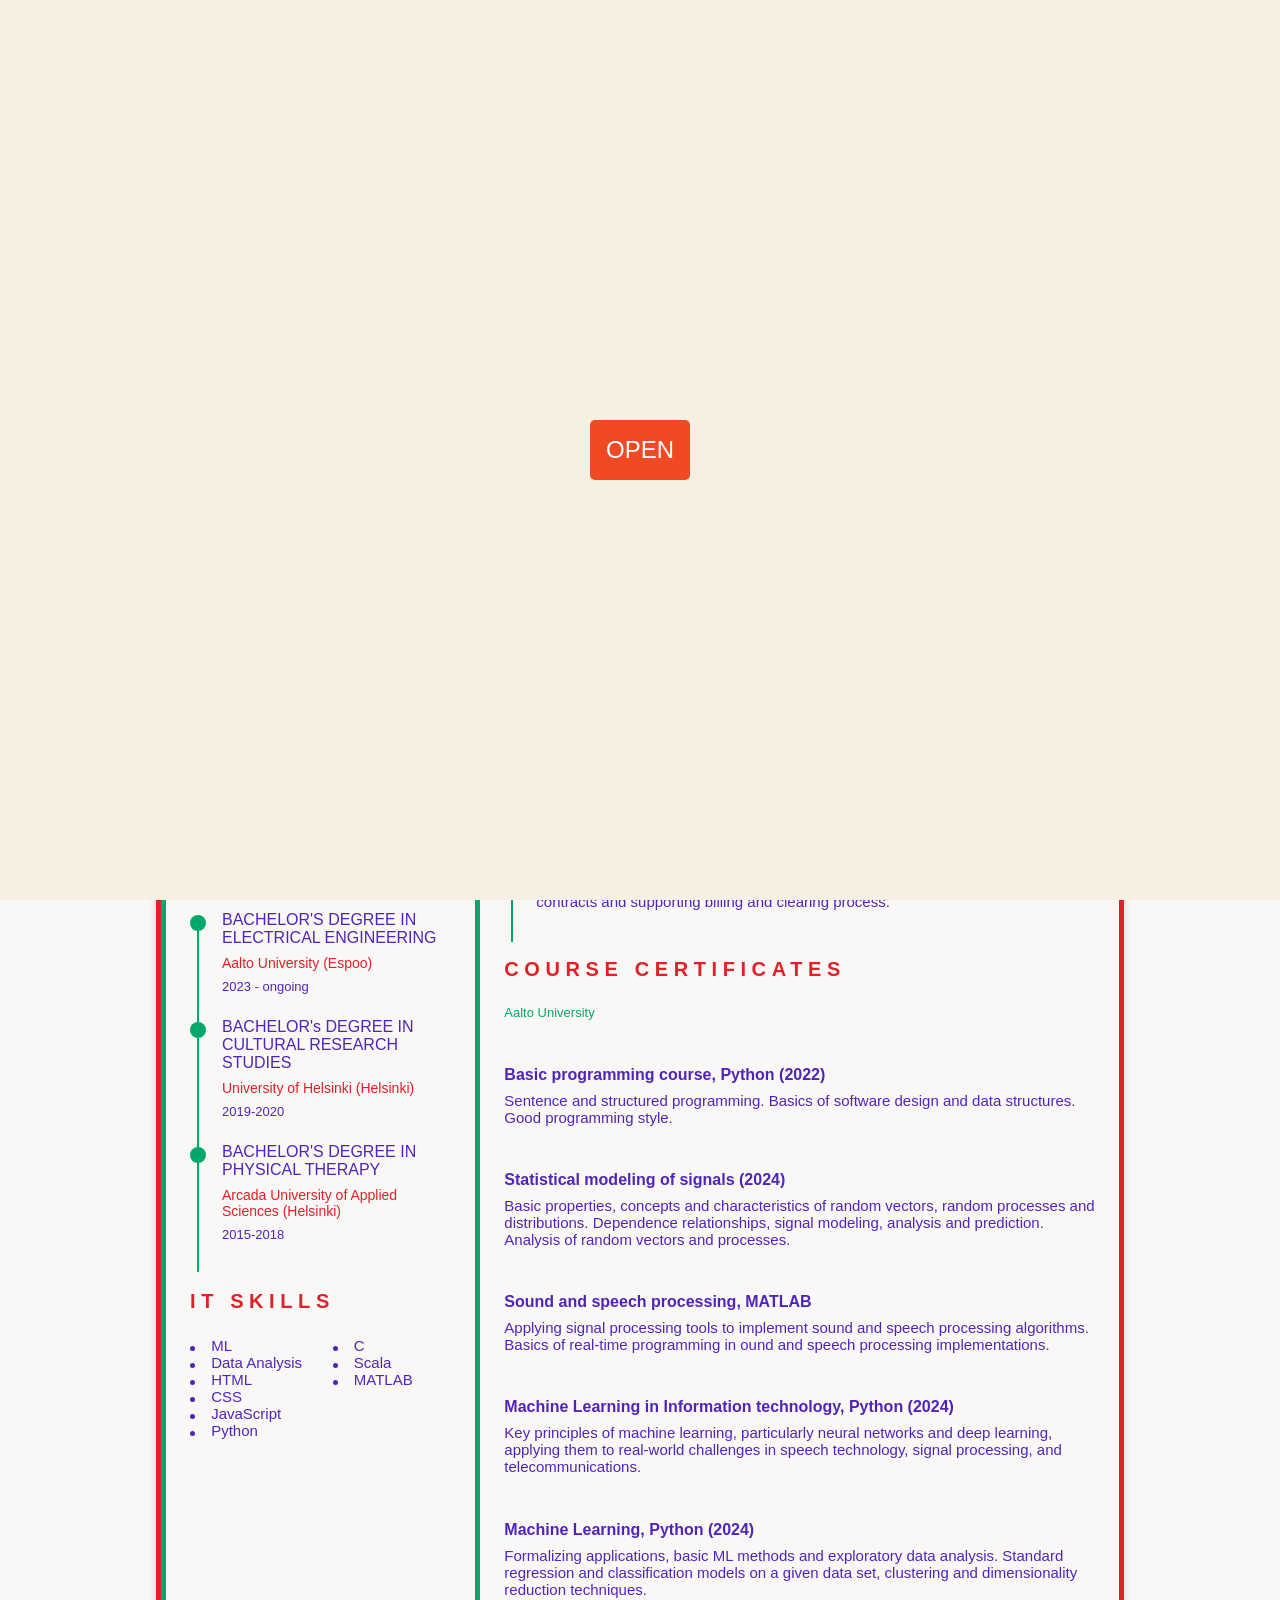
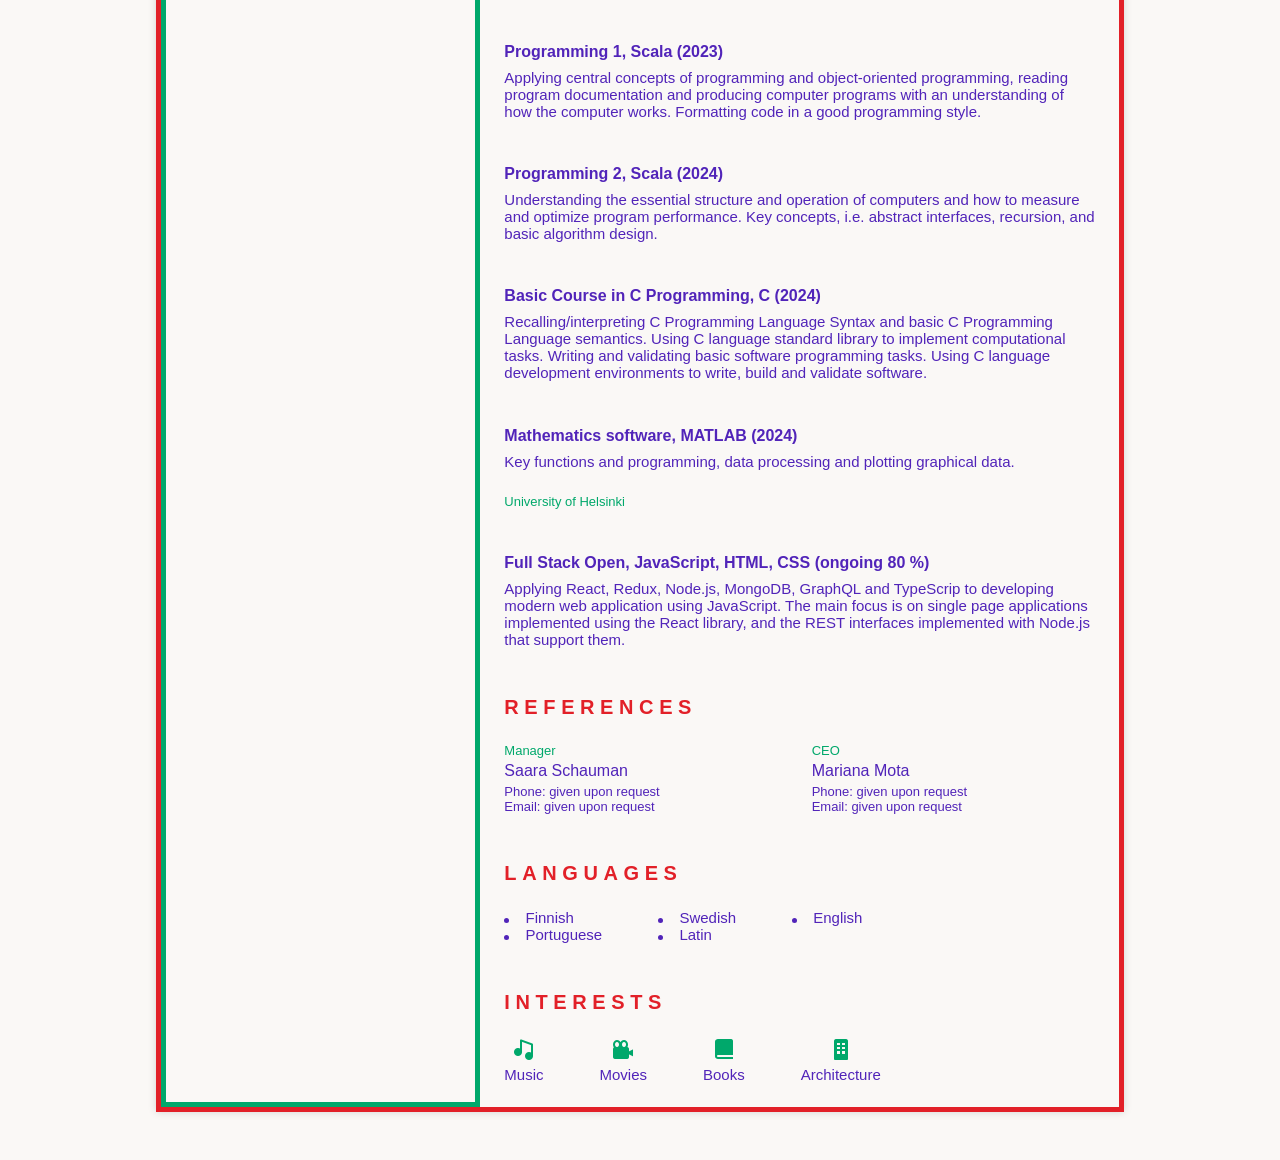
==== public/index.html @ cb3fe81c "change of structure for s3 and github sync" ====
<!DOCTYPE html>
    <html lang="en">
    <head>
        <meta charset="UTF-8">
        <meta name="viewport" content="width=device-width, initial-scale=1.0">

        <!--========== BOX ICONS ==========-->
        <link rel="stylesheet" href="https://cdn.jsdelivr.net/npm/boxicons@latest/css/boxicons.min.css">

        <!--========== CSS ==========-->
        <link rel="stylesheet" href="assets/css/styles.css">

        <title>Resume cv</title>
    </head>
    <body>
        <!--========== button to reveal main page ==========-->
        <div class="overlay" id="overlay">
            <button id="reveal-button" class="reveal-button">OPEN</button>
        </div>

        <!--========== HEADER ==========-->
        <header class="l-header" id="header">
            <nav class="nav bd-container">
                <a href="#" class="nav__logo">Vivi</a>

                <div class="nav__menu" id="nav-menu">
                    <ul class="nav__list">
                        <li class="nav__item">
                            <a href="#home" class="nav__link active-link">
                                <i class='bx bxs-home-heart nav__icon' ></i>Home
                            </a>
                        </li>

                        <li class="nav__item">
                            <a href="#profile" class="nav__link">
                                <i class='bx bxs-user-rectangle' ></i>Profile
                            </a>
                        </li>

                        <li class="nav__item">
                            <a href="#education" class="nav__link">
                                <i class='bx bxs-book-alt' ></i>Education
                            </a>
                        </li>

                        <li class="nav__item">
                            <a href="#skills" class="nav__link">
                                <i class='bx bxs-receipt' ></i>Skills
                            </a>
                        </li>

                        <li class="nav__item">
                            <a href="#experience" class="nav__link">
                                <i class='bx bxs-briefcase-alt' ></i>Experience
                            </a>
                        </li>

                        <li class="nav__item">
                            <a href="#certificates" class="nav__link">
                                <i class='bx bxs-award' ></i>Certificates
                            </a>
                        </li>

                        <li class="nav__item">
                            <a href="#references" class="nav__link">
                                <i class='bx bx-link-external' ></i>References
                            </a>
                        </li>
                    </ul>
                </div>

                <div class="nav__toggle" id="nav-toggle">
                    <i class='bx bxs-grid-alt' ></i>
                </div>
            </nav>
        </header>

        <main class="l-main bd-container">
            <!-- All elements within this div, is generated in PDF -->
            <div class="resume" id="area-cv">
                <div class="resume__left">
                    <!--========== HOME ==========-->
                    <section class="home" id="home">
                        <div class="home__container section bd-grid">
                            <div class="home__data bd-grid">
                                <img src="assets/img/profile.jpg" alt="" class="home__img">

                                <h1 class="home__title">VIVI <b>RUUSKANEN</b></h1>
                                <h3 class="home__profession">Web developer</h3>

                                <!-- Button to generate and download the pdf. Available for desktop. -->
                                
                                <a href="assets/pdf/Ruuskanen_Vivi_CV.pdf" download="Ruuskanen_Vivi_CV.pdf">
                                    <button id="downloadButton">Download</button>
                                </a>
                                <!-- Button to generate and download the pdf. Available for mobile. -->
                                <div>
                                    <a download="" href="assets/pdf/Ruuskanen_Vivi_CV.pdf" class="home__button-movil">Download</a>
                                </div>
                            </div>
                            
                            <div class="home__address bd-grid">
                                <span class="home__information">
                                    <i class='bx bxs-map home__icon' ></i>Espoo - Finland
                                </span>

                                <span class="home__information">
                                    <i class='bx bxs-envelope home__icon' ></i> ruuskvivi@gmail.com
                                </span>

                                <span class="home__information">
                                    <i class='bx bxs-phone home__icon' ></i> 0504630390
                                </span>
                            </div>
                        </div>
                        <!-- Theme change button -->
                        <i class='bx bxs-yin-yang change-theme' title="Theme" id="theme-button"></i>                        
                        <!-- Button to generate and download the pdf. Available for desktop. -->
                        
                        <!-- <i class='bx bx-download generate-pdf' title="Generate PDF" id="resume-button"></i> -->
                    </section>
                    
                    <!--========== SOCIAL ==========-->
                    <section class="social section">
                        <h2 class="section-title">SOCIAL</h2>

                        <div class="social__container bd-grid">
                            <a href="https://www.linkedin.com/in/vivi-ruuskanen/" target="_blank" class="social__link">
                                <i class='bx bxl-linkedin-square social__icon' ></i>/in/vivi-ruuskanen
                            </a>

                            <a href="https://github.com/ruuvivi/" target="_blank" class="social__link">
                                <i class='bx bxl-github social__icon' ></i>@ruuvivi
                            </a>

                        </div>
                    </section>

                    <!--========== PROFILE ==========-->
                    <section class="profile section" id="profile">
                        <h2 class="section-title">Profile</h2>
                        <p class="profile__description">A motivated and results-driven junior developer with a strong focus on continuously improving technical skills through hands-on implementation and team work.</p>
                        
                    </section>
                    
                    <!--========== EDUCATION ==========-->
                    <section class="education section" id="education">
                        <h2 class="section-title">Education</h2>

                        <div class="education__container bd-grid">

                            <div class="education__content">
                                <div class="education__time">
                                    <span class="education__rounder"></span>
                                    <span class="education__line"></span>
                                </div>

                                <div class="education__data bd-grid">
                                    <h3 class="education__title">BACHELOR'S DEGREE IN ELECTRICAL ENGINEERING</h3>
                                    <span class="education__studies">Aalto University (Espoo)</span>
                                    <span class="education__year">2023 - ongoing</span>
                                </div>
                            </div>

                            <div class="education__content">
                                <div class="education__time">
                                    <span class="education__rounder"></span>
                                    <span class="education__line"></span>
                                </div>

                                <div class="education__data bd-grid">
                                    <h3 class="education__title">BACHELOR's DEGREE IN CULTURAL RESEARCH STUDIES</h3>
                                    <span class="education__studies">University of Helsinki (Helsinki)</span>
                                    <span class="education__year">2019-2020</span>
                                </div>
                            </div>

                            <div class="education__content">
                                <div class="education__time">
                                    <span class="education__rounder"></span>
                                    <span class="education__line"></span>
                                </div>

                                <div class="education__data bd-grid">
                                    <h3 class="education__title">BACHELOR'S DEGREE IN PHYSICAL THERAPY</h3>
                                    <span class="education__studies">Arcada University of Applied Sciences (Helsinki)</span>
                                    <span class="education__year">2015-2018</span>
                                </div>
                            </div>

                        </div>     
                    </section>


                    <!--========== SKILLS  ==========-->
                    <section class="skills section" id="skills">
                        <h2 class="section-title">IT skills</h2>

                        <div class="skills__content bd-grid">
                            <ul class="skills__data">

                                <li class="skills__name">
                                    <span class="skills__circle"></span> ML
                                </li>

                                <li class="skills__name">
                                    <span class="skills__circle"></span> Data Analysis
                                </li>

                                <li class="skills__name">
                                    <span class="skills__circle"></span> HTML
                                </li>

                                <li class="skills__name">
                                    <span class="skills__circle"></span> CSS
                                </li>

                                <li class="skills__name">
                                    <span class="skills__circle"></span> JavaScript
                                </li>

                                <li class="skills__name">
                                    <span class="skills__circle"></span> Python
                                </li>
                            </ul>
                            <ul class="skills__data">
                                <li class="skills__name">
                                    <span class="skills__circle"></span> C
                                </li>

                                <li class="skills__name">
                                    <span class="skills__circle"></span> Scala
                                </li>

                                <li class="skills__name">
                                    <span class="skills__circle"></span> MATLAB
                                </li>
                            </ul>
                        </div>
                    </section>

                </div>

                    <div class="resume__right">
                        <!--========== EXPERIENCE ==========-->
                        <section class="experience section" id="experience">
                            <h2 class="section-title">Experience</h2>

                            <div class="experience__container bd-grid">
                                <div class="experience__content">
                                    <div class="experience__time">
                                        <span class="experience__rounder"></span>
                                        <span class="experience__line"></span>
                                    </div>

                                    <div class="experience__data bd-grid">
                                        <h4 class="experience__title">Technical operations specialist</h4>
                                        <span class="experience__company">From May 2022 - Present | Farol Oy</span>
                                        <p class="experience__description">Analysing and monitoring business operations, supporting engineering team to automate processes, reports and implementing new technologies. Feeding B2B business requirements and system design into product roadmap. Active participation in testing new products and features.</p>
                                    </div>
                                </div>

                                <div class="experience__content">
                                    <div class="experience__time">
                                        <span class="experience__rounder"></span>
                                        <span class="experience__line"></span>
                                    </div>

                                    <div class="experience__data bd-grid">
                                        <h4 class="experience__title">Customer service advisor</h4>
                                        <span class="experience__company">From July 2021 - Present | P&T Finland Oy</span>
                                        <p class="experience__description">Customer management in several languages - Finnish, Swedish, English. Escalation and collaboration with sales team, supporting and monitoring negotiation of new customer contracts. Supporting invoicing and clearing process. Creating documentation and helping on diagnosing points of improvement of the CX team.</p>
                                    </div>
                                </div>

                                <div class="experience__content">
                                    <div class="experience__time">
                                        <span class="experience__rounder"></span>
                                        <span class="experience__line"></span>
                                    </div>

                                    <div class="experience__data bd-grid">
                                        <h4 class="experience__title">Museum guide</h4>
                                        <span class="experience__company">From June 2020 - August 2021 | Tuusula Municipality</span>
                                        <p class="experience__description">Delivering visitor-first service in a professional and friendly manner. Providing security in the exhibitions, making sure visitors follow both museum and exhibition requirements. Appointment booking and overall scheduling. Customer service and administrational tasks.</p>
                                    </div>
                                </div>

                                <div class="experience__content">
                                    <div class="experience__time">
                                        <span class="experience__rounder"></span>
                                        <span class="experience__line"></span>
                                    </div>

                                    <div class="experience__data bd-grid">
                                        <h4 class="experience__title">Physical therapist</h4>
                                        <span class="experience__company">From May 2019 - December 2019 | Seure Henkilöstöpalvelut Oy</span>
                                        <p class="experience__description">Assessing patient's neurological status together with a multidisciplinary team. Acute trauma physical therapy and assesment of patient's need for assistive devices and further rehabilitation.</p>
                                    </div>
                                </div>

                                <div class="experience__content">
                                    <div class="experience__time">
                                        <span class="experience__rounder"></span>
                                        <span class="experience__line"></span>
                                    </div>

                                    <div class="experience__data bd-grid">
                                        <h4 class="experience__title">Customer service advisor</h4>
                                        <span class="experience__company">From March 2015 - December 2015 | Tapanilan Urheilutalosäätiö</span>
                                        <p class="experience__description">Customer management, centre management on-site. Negotiating of customer contracts and supporting billing and clearing process.</p>
                                    </div>
                                </div>

                            </div>
                        </section>

                        <!--========== CERTIFICATES ==========-->
                        <section class="certificates section" id="certificate">
                            <h2 class="section-title">Course certificates</h2>

                            <div class="certificate__container bd-grid">

                                <span class="certificate__provider">Aalto University</span>

                                <div class="certificate__content">
                                    <h4 class="certificate__title"> Basic programming course, Python (2022)</h4>
                                    <p class="certificate__description">Sentence and structured programming. Basics of software design and data structures. Good programming style.</p>
                                </div>

                                <div class="certificate__content">
                                    <h4 class="certificate__title">Statistical modeling of signals (2024)</h4>
                                    <p class="certificate__description">Basic properties, concepts and characteristics of random vectors, random processes and distributions. Dependence relationships, signal modeling, analysis and prediction. Analysis of random vectors and processes.</p>
                                </div>
                            
                                <div class="certificate__content">
                                    <h4 class="certificate__title">Sound and speech processing, MATLAB</h4>
                                    <p class="certificate__description">Applying signal processing tools to implement sound and speech processing algorithms. Basics of real-time programming in ound and speech processing  implementations.</p>
                                </div>

                                <div class="certificate__content">
                                    <h4 class="certificate__title">Machine Learning in Information technology, Python (2024)</h4>
                                    <p class="certificate__description">Key principles of machine learning, particularly neural networks and deep learning, applying them to real-world challenges in speech technology, signal processing, and telecommunications.</p>
                                </div>

                                <div class="certificate__content">
                                    <h4 class="certificate__title">Machine Learning, Python (2024)</h4>
                                    <p class="certificate__description">Formalizing applications, basic ML methods and exploratory data analysis.
                                        Standard regression and classification models on a given data set, clustering and dimensionality reduction techniques.</p>
                                </div>

                                <div class="certificate__content">
                                    <h4 class="certificate__title">Programming 1, Scala (2023)</h4>
                                    <p class="certificate__description">Applying central concepts of programming and object-oriented programming, reading program documentation and producing computer programs with an understanding of how the computer works. Formatting code in a good programming style.</p>
                                </div>
                                
                                <div class="certificate__content">
                                    <h4 class="certificate__title">Programming 2, Scala (2024)</h4>
                                    <p class="certificate__description">Understanding the essential structure and operation of computers and how to measure and optimize program performance. Key concepts, i.e. abstract interfaces, recursion, and basic algorithm design.</p>
                                </div>

                                <div class="certificate__content">
                                    <h4 class="certificate__title">Basic Course in C Programming, C (2024)</h4>
                                    <p class="certificate__description">Recalling/interpreting C Programming Language Syntax and basic C Programming Language semantics. Using C language standard library to implement computational tasks. Writing and validating basic software programming tasks. Using C language development environments to write, build and validate software.</p>
                                </div>

                                <div class="certificate__content">
                                    <h4 class="certificate__title">Mathematics software, MATLAB (2024)</h4>
                                    <p class="certificate__description">Key functions and programming, data processing and plotting graphical data.</p>
                                </div>

                                <span class="certificate__provider">University of Helsinki</span>

                                <div class="certificate__content">
                                    <h4 class="certificate__title">Full Stack Open, JavaScript, HTML, CSS (ongoing 80 %)</h4>
                                    <p class="certificate__description">Applying React, Redux, Node.js, MongoDB, GraphQL and TypeScrip to developing modern web application using JavaScript. The main focus is on single page applications implemented using the React library, and the REST interfaces implemented with Node.js that support them.</p>
                                </div>
                                

                            </div>
                        </section>

                        <!--========== REFERENCES ==========-->
                        <section class="references section" id="references">
                            <h2 class="section-title">References</h2>

                            <div class="references__container bd-grid">
                                <div class="references__content bd-grid">
                                    <span class="references__subtitle">Manager</span>
                                    <h3 class="references__title">Saara Schauman</h3>
                                    <ul class="references__contact">
                                        <li>Phone: given upon request</li>
                                        <li>Email: given upon request</li>
                                    </ul>
                                </div>

                                <div class="references__content bd-grid">
                                    <span class="references__subtitle">CEO</span>
                                    <h3 class="references__title">Mariana Mota</h3>
                                    <ul class="references__contact">
                                        <li>Phone: given upon request</li>
                                        <li>Email: given upon request</li>
                                    </ul>
                                </div>
                            </div>
                        </section>

                        <!--========== LANGUAGES ==========-->
                        <section class="languages section">
                            <h2 class="section-title">Languages</h2>

                            <div class="languages__container">
                                <ul class="languages__content bd-grid">
                                    <li class="languages__name">
                                        <span class="languages__circle"></span> Finnish
                                    </li>

                                    <li class="languages__name">
                                        <span class="languages__circle"></span> Swedish
                                    </li>

                                    <li class="languages__name">
                                        <span class="languages__circle"></span> English
                                    </li>

                                    <li class="languages__name">
                                        <span class="languages__circle"></span> Portuguese
                                    </li>

                                    <li class="languages__name">
                                        <span class="languages__circle"></span> Latin
                                    </li>
                                </ul>
                            </div>
                        </section>

                        <!--========== INTERESTS ==========-->
                        <section class="interests section">
                            <h2 class="section-title">Interests</h2>

                            <div class="interests__container bd-grid">
                                <div class="interests__content">
                                    <i class='bx bxs-music interests__icon'></i>
                                    <span class="interests__name">Music</span>
                                </div>

                                <div class="interests__content">
                                    <i class='bx bxs-camera-movie interests__icon'></i>
                                    <span class="interests__name">Movies</span>
                                </div>

                                <div class="interests__content">
                                    <i class='bx bxs-book-alt interests__icon'></i>
                                    <span class="interests__name">Books</span>
                                </div>

                                <div class="interests__content">
                                    <i class='bx bxs-building interests__icon'></i>
                                    <span class="interests__name">Architecture</span>
                                </div>
                            </div>
                        </section>
                </div>
            </div>
        </main>

        <!--========== SCROLL TOP ==========-->
        <a href="#" class="scrolltop" id="scroll-top">
            <i class='bx bxs-chevron-up scrolltop__icon'></i>
        </a>

        <!--========== HTML2PDF
        <script src="assets/js/html2pdf.bundle.min.js"></script>
    ==========-->

        <!--========== MAIN JS ==========-->
        <script src="assets/js/main.js"></script>
    </body>
</html>
---- public/assets/css/styles.css ----
/*===== GOOGLE FONTS =====*/
@import url('https://fonts.googleapis.com/css2?family=Inter:ital,opsz,wght@0,14..32,100..900;1,14..32,100..900&display=swap');

/*===== INITIAL PAGE  =====*/

/* Center the button on the blank page */
.overlay {
  display: flex;
  justify-content: center;
  align-items: center;
  height: 100vh;
  background-color: #F7EFE2;
  position: fixed;
  width: 100%;
  top: 0;
  left: 0;
  z-index: 100; /* Make sure it is above the main content */
  transition: opacity 0.8s ease;
}

/* Style for the reveal button */
.reveal-button {
  padding: 1rem 1rem;
  font-size: 1.5rem;
  cursor: pointer;
  background-color: #F04923;
  color: white;
  border: none;
  border-radius: 5px;
  outline: none;
  transition: all 0.5s ease;
}

/* Animation to enlarge the button */
.enlarge-button {
  transform: scale(50); /* Scale up the button significantly */
  transition: transform 1s ease; /* Transition for the enlargement */
}

/* Hide the overlay when the animation is done */
.fade-out {
  opacity: 0;
  pointer-events: none;
}

/* Main content initially hidden */
.main-content {
  display: none;
  text-align: center;
  margin-top: 50px;
}

/* After the animation is done, the main content becomes visible */
.show-content {
  display: block;
  opacity: 0;
  animation: fadeIn 1s forwards;
}

/* Fade-in animation for the main content */
@keyframes fadeIn {
  from { opacity: 0; }
  to { opacity: 1; }
}

/*===== VARIABLES CSS =====*/
:root {
  --header-height: 3rem;
  
  /*========== Colors ==========*/
  --title-color: #E22028;
  --text-color: #5124B9;
  --text-color-light: #00A86B;
  --container-color: #faf8f6;
  --container-color-alt: #faf8f6;
  --body-color: #faf8f6;
  --area-cv-border: 5px solid #E22028;
  --resume__left-border: 5px solid #00A86B;
  /*========== Font and typography ==========*/
  --body-font: 'Poppins', sans-serif;
  --h1-font-size: 1.5rem;
  --h2-font-size: 1.25rem;
  --h3-font-size: 1rem;
  --normal-font-size: .938rem;
  --small-font-size: .875rem;
  --smaller-font-size: .813rem;

  /*========== Font weight ==========*/
  --font-medium: 500;
  --font-semi-bold: 600;

  /*========== Margenes ==========*/
  --mb-1: .5rem;
  --mb-2: 1rem;
  --mb-3: 1.5rem;

  /*========== z index ==========*/
  --z-tooltip: 10;
  --z-fixed: 100;
}

#area-cv {
  border: var(--area-cv-border);
}

.resume__left {
  border: var(--resume__left-border);
}

/*========== BASE ==========*/
*,::before,::after{
  box-sizing: border-box;
}

html{
  scroll-behavior: smooth;
}

/*========== Variables Dark theme ==========*/
body.dark-theme{
  --title-color: #000000;
  --text-color: #000000;
  --text-color-light: #717070;
  --container-color: #ffffff;
  --container-color-alt: #ffffff;
  --body-color: #ffffff;
  --area-cv-border: 5px solid #2b2b2b;
  --resume__left-border: 5px solid #717070;
}

/*========== Button Dark/Light ==========*/
.change-theme{
  position: absolute;
  right: 0;
  top: 2.2rem;
  display: flex;
  color: var(--text-color);
  font-size: 1.2rem;
  cursor: pointer;
}

.change-theme:hover{
  color: var(--title-color);
}

/*========== Font size variables to scale cv ==========*/
body.scale-cv{
  --h1-font-size: .938rem;
  --h2-font-size: .938rem;
  --h3-font-size: .875rem;
  --normal-font-size: .813rem;
  --small-font-size: .75rem;
  --smaller-font-size: .688rem;
}

/*========== Generate PDF button ==========*/
.generate-pdf{
  display: none;
  position: absolute;
  top: 2.2rem;
  left: 0;
  font-size: 1.2rem;
  color: var(--text-color);
  cursor: pointer;
}

.generate-pdf:hover{
  color: var(--title-color);
}

body{
  margin: 0 0 var(--header-height) 0;
  padding: 0;
  font-family: var(--body-font);
  font-size: var(--normal-font-size);
  background-color: var(--body-color);
  color: var(--text-color);
}

h1,h2,h3,ul,p{
  margin: 0;
}

h1,h2,h3{
  color: var(--tile-color);
  font-weight: var(--font-medium);
}

ul{
  padding: 0;
  list-style: none;
}

a{
  text-decoration: none;
}

img{
  max-width: 100%;
  height: auto;
}

/*========== CLASS CSS ==========*/
.section{
  padding: 1.5rem 0;
}

.section-title{
  font-size: var(--h2-font-size);
  color: var(--title-color);
  font-weight: var(--font-semi-bold);
  text-transform: uppercase;
  letter-spacing: .35rem;
  text-align: center;
  margin-bottom: var(--mb-3);

}

/*========== LAYOUT ==========*/
.bd-container{
  max-width: 968px;
  width: calc(100% - 3rem);
  margin-left: var(--mb-3);
  margin-right: var(--mb-3);
}

.bd-grid{
  display: grid;
  gap: 1.5rem;
}

.l-header{
  width: 100%;
  position: fixed;
  bottom: 0;
  left: 0;
  z-index: var(--z-fixed);
  background-color: var(--body-color);
  box-shadow: 0 -1px 4px rgba(0, 0, 0, .1);
  transition: .3s;
}


/*========== NAV ==========*/
.nav{
  height: var(--header-height);
  display: flex;
  justify-content: space-between;
  align-items: center;
}

@media screen and (max-width: 968px){
  .nav__menu{
    position: fixed;
    bottom: -100%;
    left: 0;
    width: 100%;
    padding: 2rem 1.5rem;
    background-color: var(--body-color);
    box-shadow: 0 1px 4px rgba(0, 0, 0, .1);
    border-radius: 1rem 1rem 0 0;
    z-index: var(--z-fixed);
    transition: .8s;
  }
}

.nav__logo,
.nav__toggle{
  color: var(--title-color);
  font-weight: var(--font-medium);
}

.nav__toggle{
  font-size: 1.2rem;
  cursor: pointer
}

.nav__item{
  text-align: center;
}

.nav__list{
  display: grid;
  grid-template-columns: repeat(3, 1fr);
  gap: 2rem;
}

.nav__link{
  display: flex;
  flex-direction: column;
  font-size: var(--smaller-font-size);
  color: var(--text-color-light);
  font-weight: var(--font-medium);
}

.nav__link:hover{
  color: var(--title-color);
}

.nav__icon{
  font-size: 1.2rem;
  margin-bottom: var(--mb-1);
}

/* Show menu */
.show-menu{
  bottom: var(--header-height);
}

/* Active menu link */
.active-link{
  color: var(--title-color);
  
}

/*========== HOME ==========*/
.home{
  position: relative;
}

.home__container{
  gap: 3rem;
}

.home__data{
  gap: .5rem;
  text-align: center;
}

.home__img{
  width: 120px;
  height: 120px;
  border-radius: 50%;
  justify-self: center;
  margin-bottom: var(--mb-1);
}

.home__title{
  font-size: var(--h1-font-size);
}

.home__profession{
  font-size: var(--normal-font-size);
  margin-bottom: var(--mb-1);
}

.home__address{
  gap: 1rem;
}

.home__information{
  display: flex;
  align-items: center;
  font-size: var(--small-font-size);
}

.home__icon{
  font-size: 1.2rem;
  margin-right: .25rem;
}

.home__button-movil{
  display: inline-block;
  border: 2px solid var(--text-color);
  color: var(--title-color);
  padding: 1rem 2rem;
  border-radius: .25rem;
  transition: .3s;
  font-weight: var(--font-medium);
  margin-top: var(--mb-3);
}

.home__button-movil:hover{
  background-color: var(--text-color);
  color: var(--container-color);
}

/*========== DOWNLOAD BUTTON DESKTOP ==========*/

#downloadButton {
  display: inline-block;
  border: 2px solid var(--text-color);
  color: var(--title-color);
  padding: 1rem 2rem;
  border-radius: .25rem;
  font-weight: var(--font-medium);
  margin-top: var(--mb-3);
  text-align: center;
}

#downloadButton:hover {
  background-color: var(--text-color);
  color: var(--container-color);
}


/*========== SOCIAL ==========*/
.social__container{
  grid-template-columns: max-content;
  gap: 1rem;
}

.social__link{
  display: inline-flex;
  align-items: center;
  font-size: var(--small-font-size);
  color: var(--text-color);
}

.social__link:hover{
  color: var(--title-color);
}

.social__icon{
  font-size: 1.2rem;
  margin-right: .25rem;
}

/*========== PROFILE ==========*/
.profile__description{
  text-align: center;
}

/*========== EDUCATION AND EXPERIENCE ==========*/
.education__content,
.experience__content{
  display: flex;
}

.education__time,
.experience__time{
  padding-right: 1rem;
}

.education__rounder,
.experience__rounder{
  position: relative;
  display: block;
  width: 16px;
  height: 16px;
  background-color: var(--text-color-light);
  border-radius: 50%;
  margin-top: .25rem; 
}


.education__line,
.experience__line{
  display: block;
  width: 2px;
  height: 110%;
  background-color: var(--text-color-light);
  transform: translate(7px, 0);
}

.education__data,
.experience__data{
  gap: .5rem;
}

.experience__title{
  font-size: var(--h3-font-size);
  margin-bottom: var(--mb-1);

}

.education__title{
  font-size: var(--h3-font-size);
}

.education__studies,
.experience__studies{
  font-size: var(--small-font-size);
  color: var(--title-color);
}

.education__year{
  font-size: var(--smaller-font-size);
}

/*========== SKILLS AND LANGUAGES ==========*/

.skills__content,
.languages__content{
  grid-template-columns: repeat(2, 1fr);
}

.languages__content{
  gap: 0;
}

.skills__name
.languages__name{
  display: flex;
  align-items: center;
  margin-bottom: var(--mb-3);
}

.skills__circle,
.languages__circle{
  display: inline-block;
  width: 5px;
  height: 5px;
  background-color: var(--text-color);
  border-radius: 50%;
  margin-right: .75rem;
}

/*========== HIDE PHONE NUMBER AND ADDRESS==========*/
#hide {
  display: none; /* Hides the content */
}

/*========== CERTIFICATES ==========*/

.certificate__title{
  font-size: var(--h3-font-size);
  margin-bottom: var(--mb-1);
}

.certificate__provider{
  font-size: var(--smaller-font-size);
  color: var(--text-color-light);
}
/*========== REFERENCES ==========*/
.references__content{
  gap: .25rem;
}

.references__subtitle{
  color: var(--text-color-light);
}

.references__subtitle,
.references__contact{
  font-size: var(--smaller-font-size);
}

.references__title{
  font-size: var(--h3-font-size);
}
/*========== INTERESTS ==========*/
.interests__container{
  grid-template-columns: repeat(3, 1fr);
  margin-top: var(--mb-2);
}

.interests__content{
  display: flex;
  flex-direction: column;
  align-items: center;
}

.interests__icon{
  font-size: 1.5rem;
  color: var(--text-color-light);
  margin-bottom: .25rem;
}
/* Scroll top */
.scrolltop{
  position: fixed;
  right: 1rem;
  bottom: -120%;
  display: flex;
  justify-content: center;
  align-items: center;
  padding: .3rem;
  background-color: var(--container-color-alt);
  border-radius: .4rem;
  z-index: var(--z-tooltip);
  transition: .8s;
  visibility: hidden;
}

.scrolltop__icon{
  font-size: 1.2rem;
  color: var(--text-color);
}

.show-scroll{
visibility: visible;
bottom: 5rem;
}

/*========== MEDIA QUERIES ==========*/
/* For small devices, menu two columns */
@media screen and (max-width: 320px){
  .nav__list{
    grid-template-columns: repeat(2, 1fr);
    gap: 1rem .5rem;
  }
}

/* Classes modified for large screen size */
@media screen and (min-width: 968px){
  body{
    margin: 3rem 0;
  }

  .bd-container{
    margin-left: auto;
    margin-right: auto;
  }

  .l-header,
  .scrolltop{
    display: none;
  }
  .resume{
    display: grid;
    grid-template-columns: .5fr 1fr;
    background-color: var(--container-color);
    box-shadow: 0 0 8px rgba(13, 12,12,.15);
  }

  .resume__left{
    background-color: var(--container-color-alt);
  }

  .resume__left,
  .resume__right{
    padding: 0 1.5rem;
  }

.generate-pdf{
  display: inline-block;
}

  .section-title,
  .profile__description{
    text-align: initial;
  }

  .home__container{
    gap: 1.7rem; 
  }

  .home__button-movil{
    display: none;
  }

  .references__container{
    grid-template-columns: repeat(2, 1fr);
  }

  .languages__content{
    grid-template-columns: repeat(3, max-content);
    column-gap: 3.5rem;
  }

  .interests__container{
    grid-template-columns: repeat(4, max-content);
    column-gap: 3.5rem;
  }
}
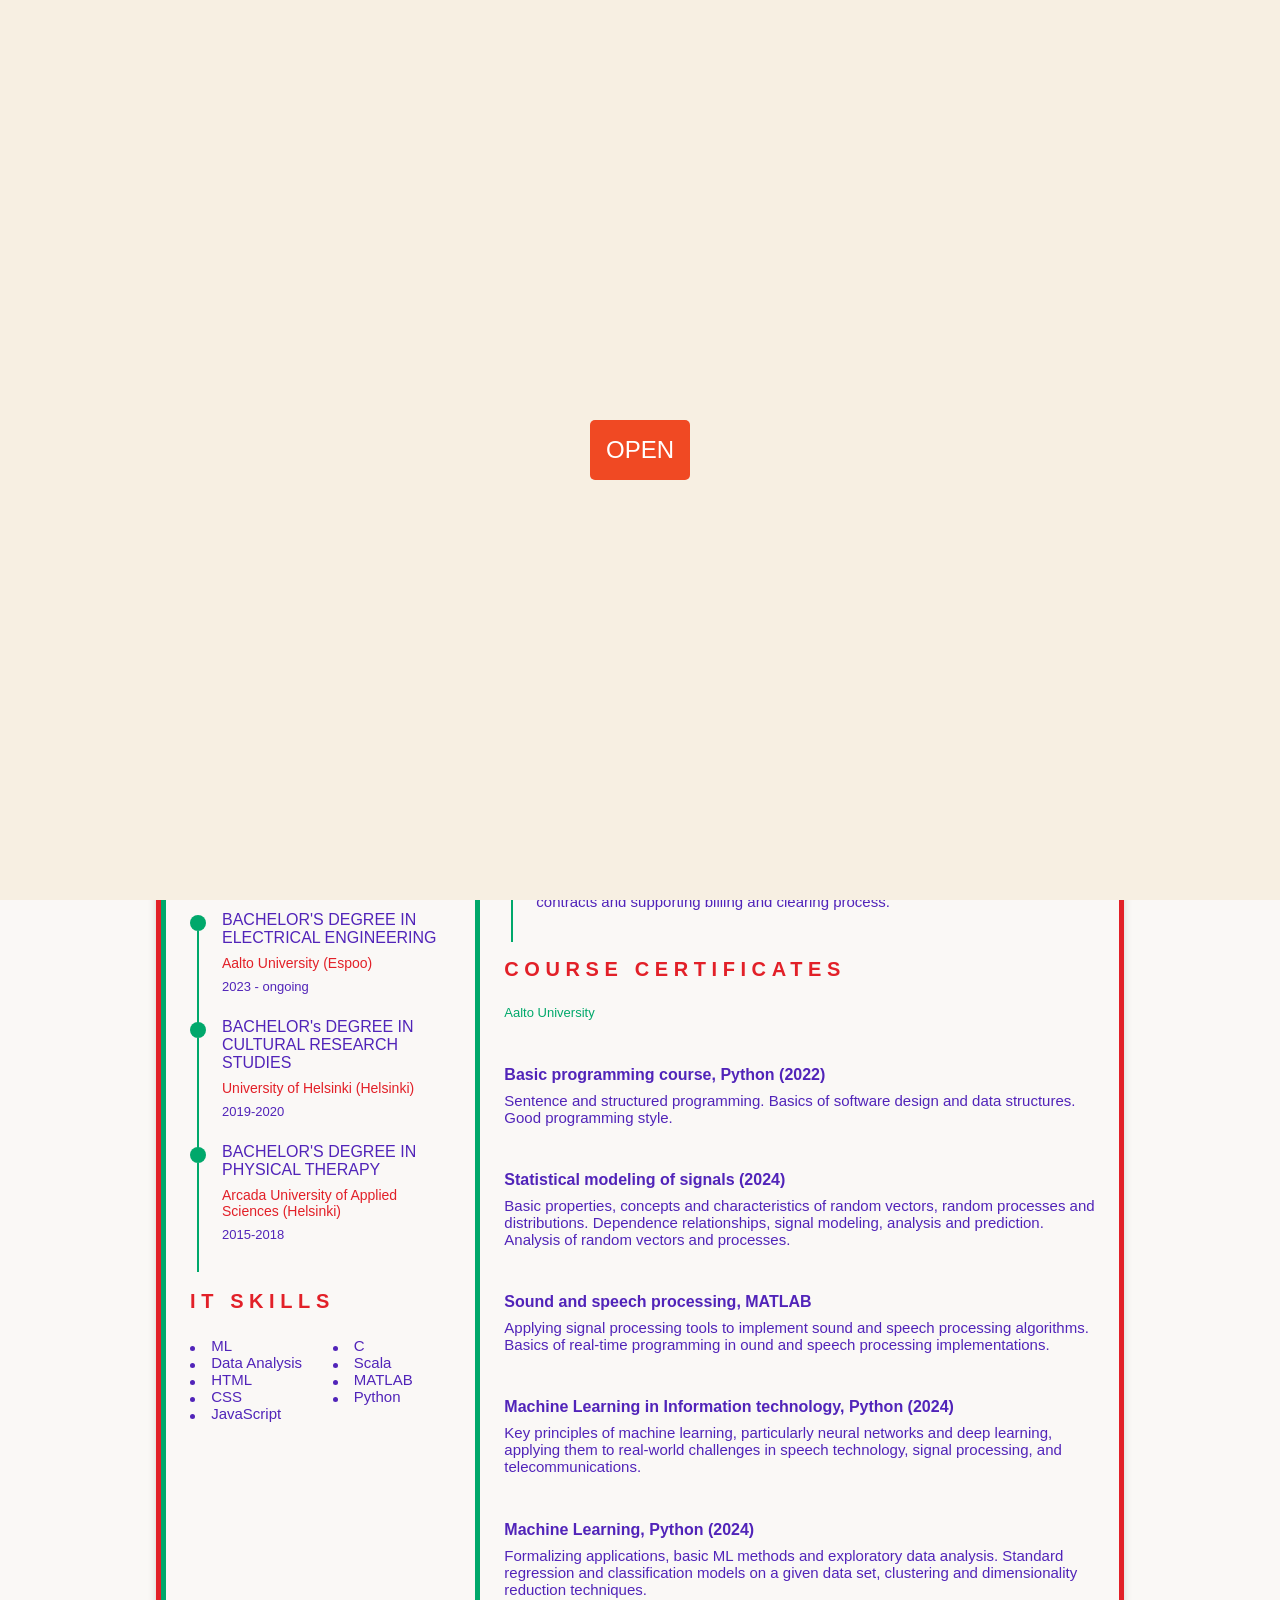
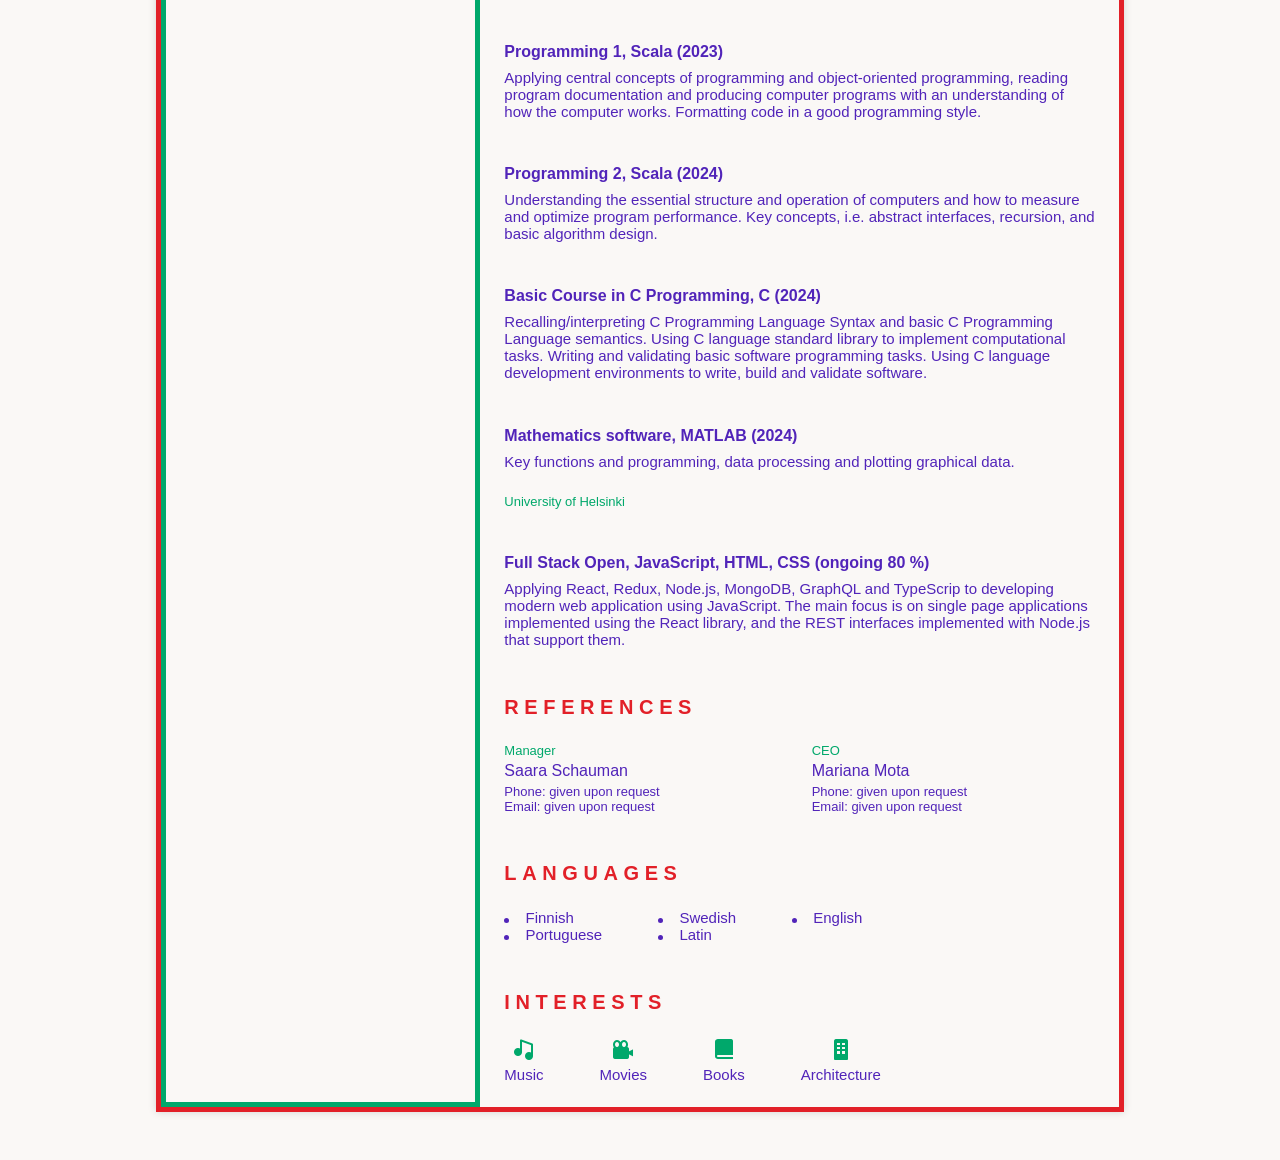
==== commit dff11b36: "update in index.html" ====
--- a/public/index.html
+++ b/public/index.html
@@ -219,9 +219,6 @@
                                     <span class="skills__circle"></span> JavaScript
                                 </li>
 
-                                <li class="skills__name">
-                                    <span class="skills__circle"></span> Python
-                                </li>
                             </ul>
                             <ul class="skills__data">
                                 <li class="skills__name">
@@ -235,6 +232,11 @@
                                 <li class="skills__name">
                                     <span class="skills__circle"></span> MATLAB
                                 </li>
+
+                                <li class="skills__name">
+                                    <span class="skills__circle"></span> Python
+                                </li>
+                                
                             </ul>
                         </div>
                     </section>
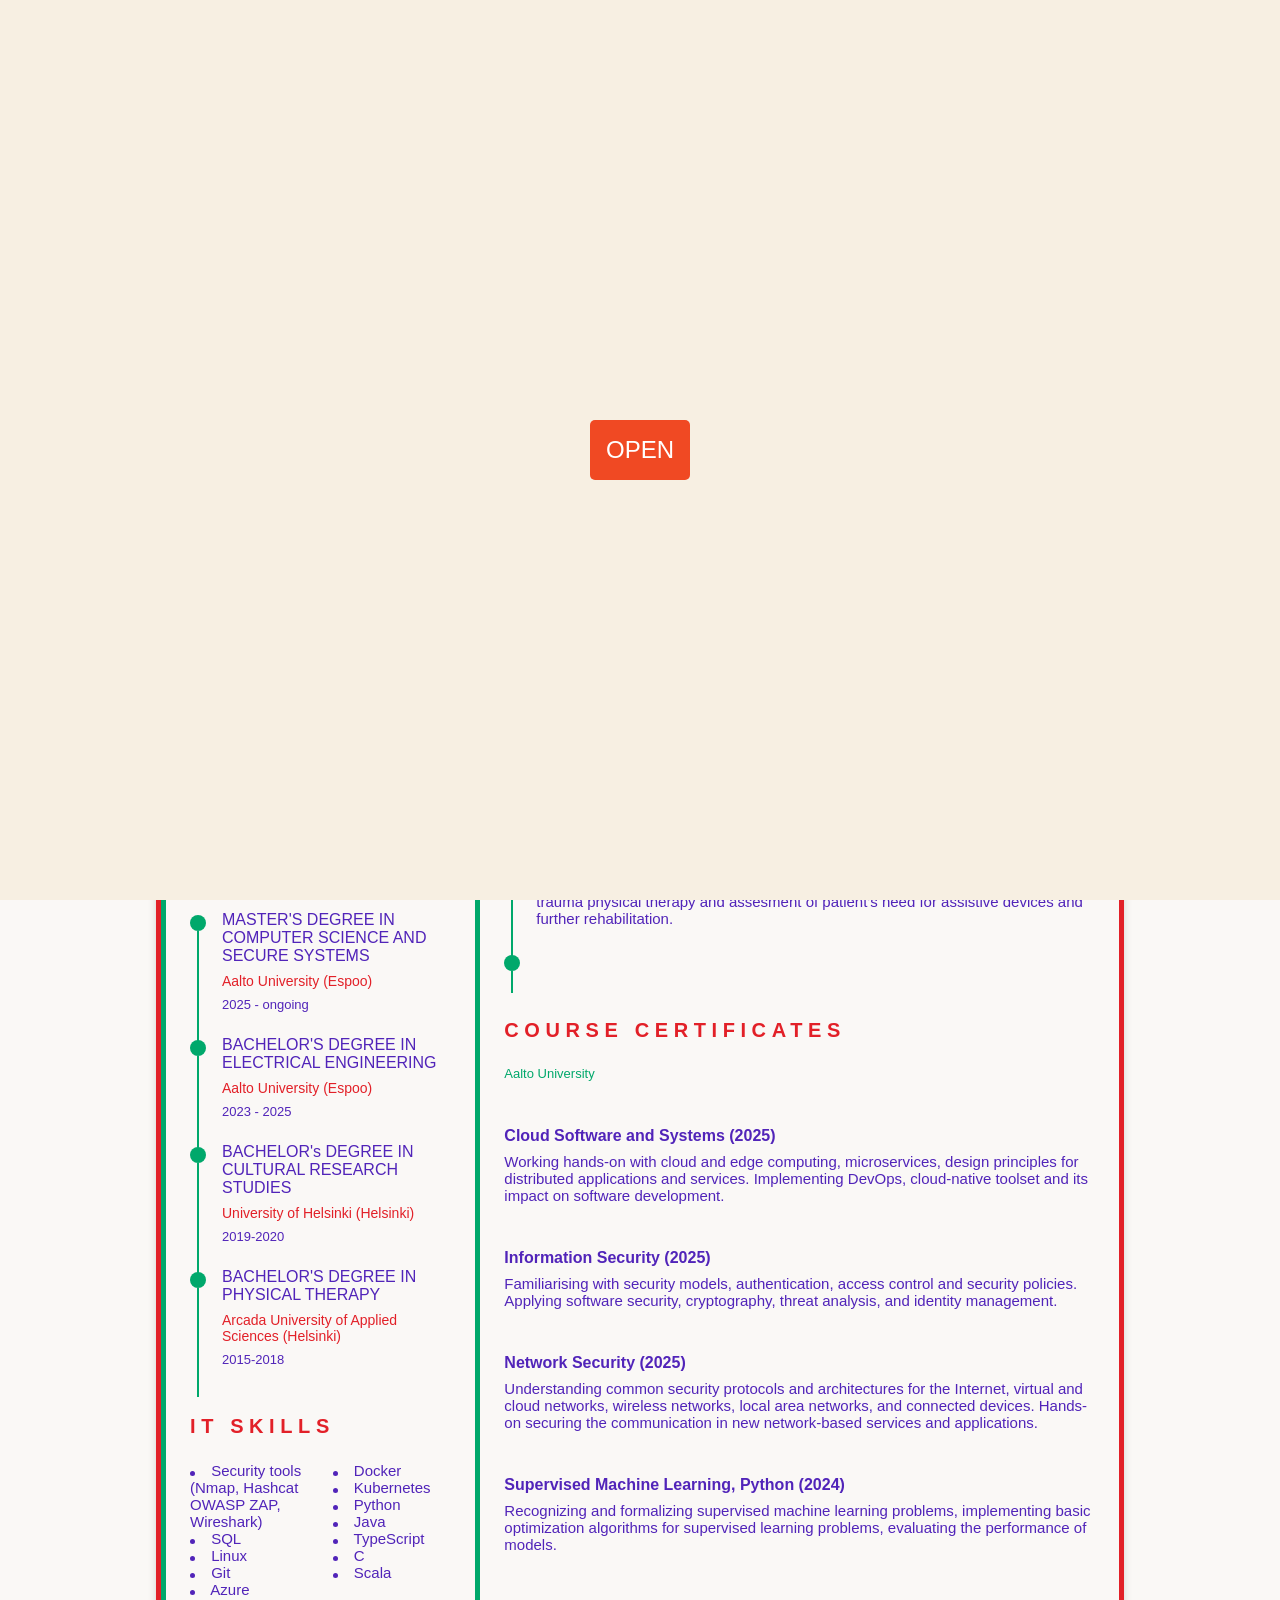
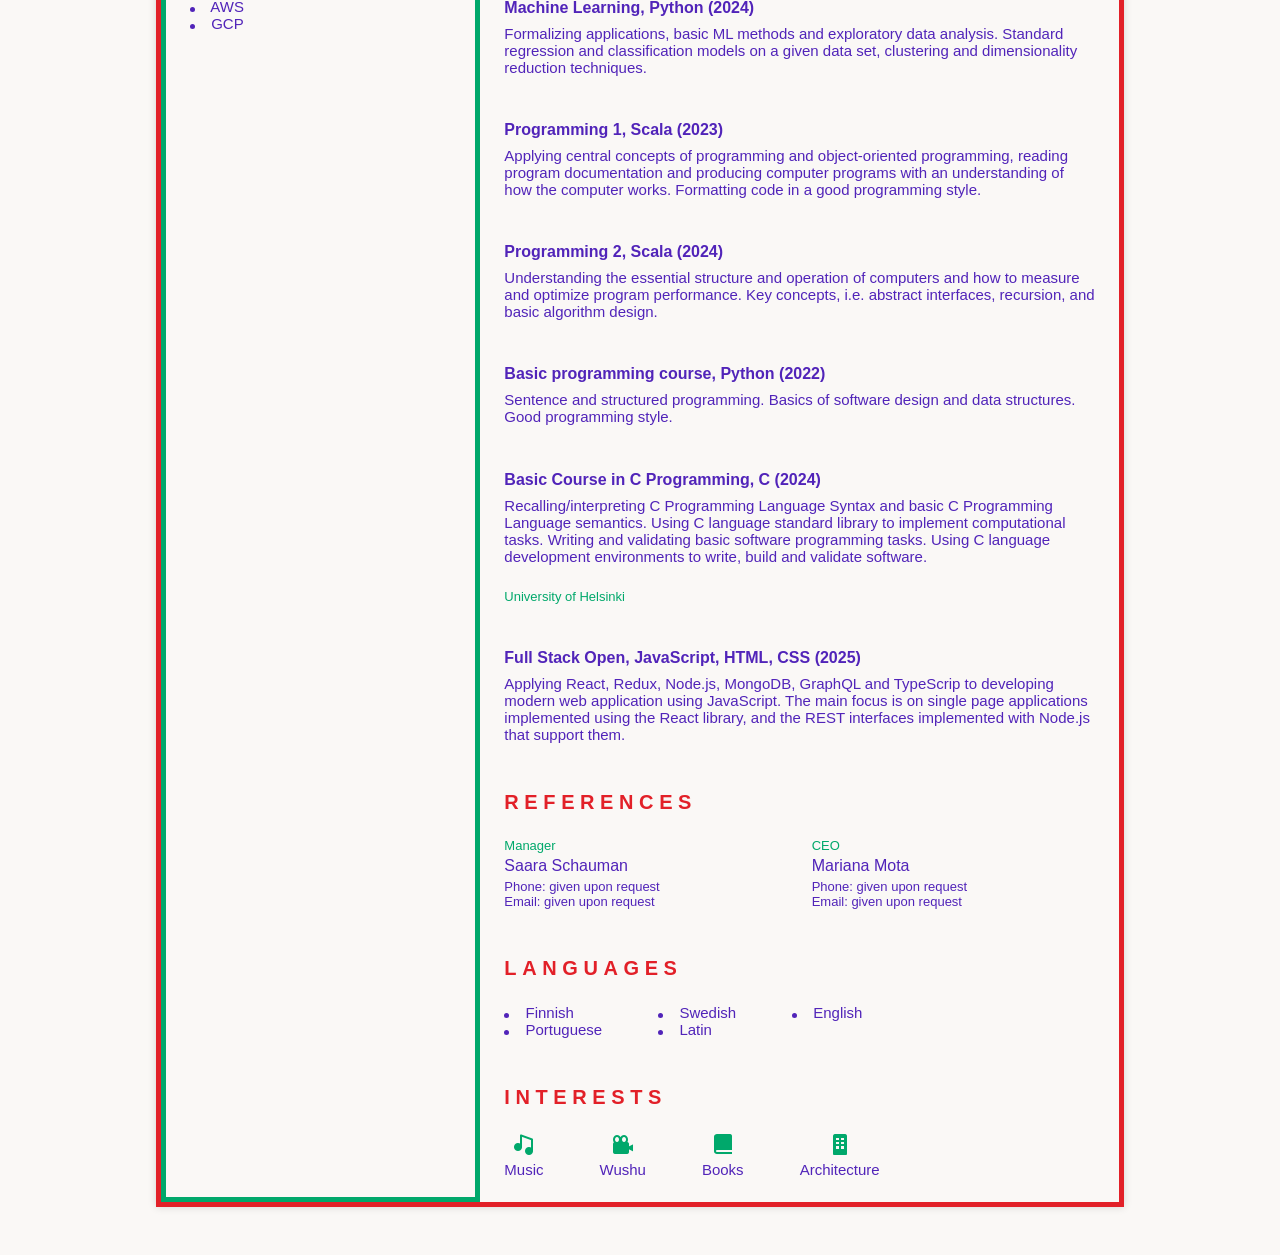
==== commit d851d6fb: "update resume information" ====
--- a/public/index.html
+++ b/public/index.html
@@ -86,7 +86,7 @@
                                 <img src="assets/img/profile.jpg" alt="" class="home__img">
 
                                 <h1 class="home__title">VIVI <b>RUUSKANEN</b></h1>
-                                <h3 class="home__profession">Web developer</h3>
+                                <h3 class="home__profession">Software developer</h3>
 
                                 <!-- Button to generate and download the pdf. Available for desktop. -->
                                 
@@ -105,19 +105,18 @@
                                 </span>
 
                                 <span class="home__information">
-                                    <i class='bx bxs-envelope home__icon' ></i> ruuskvivi@gmail.com
+                                    <i class='bx bxs-envelope home__icon' ></i> ruuskvivi[at]gmail[dot]com
                                 </span>
 
                                 <span class="home__information">
-                                    <i class='bx bxs-phone home__icon' ></i> 0504630390
+                                    <i class='bx bxs-phone home__icon' ></i> +358 <span id = 'hide'> 548asd46</span> 504630390
                                 </span>
+
                             </div>
                         </div>
                         <!-- Theme change button -->
                         <i class='bx bxs-yin-yang change-theme' title="Theme" id="theme-button"></i>                        
-                        <!-- Button to generate and download the pdf. Available for desktop. -->
                         
-                        <!-- <i class='bx bx-download generate-pdf' title="Generate PDF" id="resume-button"></i> -->
                     </section>
                     
                     <!--========== SOCIAL ==========-->
@@ -156,9 +155,9 @@
                                 </div>
 
                                 <div class="education__data bd-grid">
-                                    <h3 class="education__title">BACHELOR'S DEGREE IN ELECTRICAL ENGINEERING</h3>
+                                    <h3 class="education__title">MASTER'S DEGREE IN COMPUTER SCIENCE AND SECURE SYSTEMS</h3>
                                     <span class="education__studies">Aalto University (Espoo)</span>
-                                    <span class="education__year">2023 - ongoing</span>
+                                    <span class="education__year">2025 - ongoing</span>
                                 </div>
                             </div>
 
@@ -169,9 +168,9 @@
                                 </div>
 
                                 <div class="education__data bd-grid">
-                                    <h3 class="education__title">BACHELOR's DEGREE IN CULTURAL RESEARCH STUDIES</h3>
-                                    <span class="education__studies">University of Helsinki (Helsinki)</span>
-                                    <span class="education__year">2019-2020</span>
+                                    <h3 class="education__title">BACHELOR'S DEGREE IN ELECTRICAL ENGINEERING</h3>
+                                    <span class="education__studies">Aalto University (Espoo)</span>
+                                    <span class="education__year">2023 - 2025</span>
                                 </div>
                             </div>
 
@@ -182,6 +181,19 @@
                                 </div>
 
                                 <div class="education__data bd-grid">
+                                    <h3 class="education__title">BACHELOR's DEGREE IN CULTURAL RESEARCH STUDIES</h3>
+                                    <span class="education__studies">University of Helsinki (Helsinki)</span>
+                                    <span class="education__year">2019-2020</span>
+                                </div>
+                            </div>
+
+                            <div class="education__content">
+                                <div class="education__time">
+                                    <span class="education__rounder"></span>
+                                    <span class="education__line"></span>
+                                </div>
+
+                                <div class="education__data bd-grid">
                                     <h3 class="education__title">BACHELOR'S DEGREE IN PHYSICAL THERAPY</h3>
                                     <span class="education__studies">Arcada University of Applied Sciences (Helsinki)</span>
                                     <span class="education__year">2015-2018</span>
@@ -200,27 +212,56 @@
                             <ul class="skills__data">
 
                                 <li class="skills__name">
-                                    <span class="skills__circle"></span> ML
-                                </li>
-
-                                <li class="skills__name">
-                                    <span class="skills__circle"></span> Data Analysis
-                                </li>
-
-                                <li class="skills__name">
-                                    <span class="skills__circle"></span> HTML
-                                </li>
-
-                                <li class="skills__name">
-                                    <span class="skills__circle"></span> CSS
-                                </li>
-
-                                <li class="skills__name">
-                                    <span class="skills__circle"></span> JavaScript
+                                    <span class="skills__circle"></span> Security tools (Nmap, Hashcat OWASP ZAP, Wireshark)
+                                </li>
+
+                                <li class="skills__name">
+                                    <span class="skills__circle"></span> SQL
+                                </li>
+
+                                <li class="skills__name">
+                                    <span class="skills__circle"></span> Linux
+                                </li>
+
+                                <li class="skills__name">
+                                    <span class="skills__circle"></span> Git
+                                </li>
+
+                                <li class="skills__name">
+                                    <span class="skills__circle"></span> Azure
+                                </li>
+
+                                <li class="skills__name">
+                                    <span class="skills__circle"></span> AWS
+                                </li>
+
+                                <li class="skills__name">
+                                    <span class="skills__circle"></span> GCP
                                 </li>
 
                             </ul>
                             <ul class="skills__data">
+
+                                <li class="skills__name">
+                                    <span class="skills__circle"></span> Docker
+                                </li>
+
+                                <li class="skills__name">
+                                    <span class="skills__circle"></span> Kubernetes
+                                </li>
+
+                                <li class="skills__name">
+                                    <span class="skills__circle"></span> Python
+                                </li>
+
+                                <li class="skills__name">
+                                    <span class="skills__circle"></span> Java
+                                </li>
+
+                                <li class="skills__name">
+                                    <span class="skills__circle"></span> TypeScript
+                                </li>
+
                                 <li class="skills__name">
                                     <span class="skills__circle"></span> C
                                 </li>
@@ -229,14 +270,6 @@
                                     <span class="skills__circle"></span> Scala
                                 </li>
 
-                                <li class="skills__name">
-                                    <span class="skills__circle"></span> MATLAB
-                                </li>
-
-                                <li class="skills__name">
-                                    <span class="skills__circle"></span> Python
-                                </li>
-                                
                             </ul>
                         </div>
                     </section>
@@ -249,6 +282,7 @@
                             <h2 class="section-title">Experience</h2>
 
                             <div class="experience__container bd-grid">
+
                                 <div class="experience__content">
                                     <div class="experience__time">
                                         <span class="experience__rounder"></span>
@@ -256,9 +290,9 @@
                                     </div>
 
                                     <div class="experience__data bd-grid">
-                                        <h4 class="experience__title">Technical operations specialist</h4>
-                                        <span class="experience__company">From May 2022 - Present | Farol Oy</span>
-                                        <p class="experience__description">Analysing and monitoring business operations, supporting engineering team to automate processes, reports and implementing new technologies. Feeding B2B business requirements and system design into product roadmap. Active participation in testing new products and features.</p>
+                                        <h4 class="experience__title">Software Developer</h4>
+                                        <span class="experience__company">From May 2025 - Present | Wärtsilä Oyj Abp</span>
+                                        <p class="experience__description">Software product development with cross-team collaboration from testing to provisioning, deployment and maintenance using mainly Java, TypeScript, Python and Bash, while utilising Kubernetes, Docker, AWS and Azure.</p>
                                     </div>
                                 </div>
 
@@ -269,9 +303,9 @@
                                     </div>
 
                                     <div class="experience__data bd-grid">
-                                        <h4 class="experience__title">Customer service advisor</h4>
-                                        <span class="experience__company">From July 2021 - Present | P&T Finland Oy</span>
-                                        <p class="experience__description">Customer management in several languages - Finnish, Swedish, English. Escalation and collaboration with sales team, supporting and monitoring negotiation of new customer contracts. Supporting invoicing and clearing process. Creating documentation and helping on diagnosing points of improvement of the CX team.</p>
+                                        <h4 class="experience__title">Technical operations specialist</h4>
+                                        <span class="experience__company">From May 2022 - 2025 | Farol Oy</span>
+                                        <p class="experience__description">Analysing and monitoring business operations, supporting engineering team to automate processes, reports and implementing new technologies. Feeding B2B business requirements and system design into product roadmap. Active participation in testing new products and features.</p>
                                     </div>
                                 </div>
 
@@ -282,9 +316,9 @@
                                     </div>
 
                                     <div class="experience__data bd-grid">
-                                        <h4 class="experience__title">Museum guide</h4>
-                                        <span class="experience__company">From June 2020 - August 2021 | Tuusula Municipality</span>
-                                        <p class="experience__description">Delivering visitor-first service in a professional and friendly manner. Providing security in the exhibitions, making sure visitors follow both museum and exhibition requirements. Appointment booking and overall scheduling. Customer service and administrational tasks.</p>
+                                        <h4 class="experience__title">Customer service advisor</h4>
+                                        <span class="experience__company">From July 2021 - Present | P&T Finland Oy</span>
+                                        <p class="experience__description">Customer management in several languages - Finnish, Swedish, English. Escalation and collaboration with sales team, supporting and monitoring negotiation of new customer contracts. Supporting invoicing and clearing process. Creating documentation and helping on diagnosing points of improvement of the CX team.</p>
                                     </div>
                                 </div>
 
@@ -295,9 +329,9 @@
                                     </div>
 
                                     <div class="experience__data bd-grid">
-                                        <h4 class="experience__title">Physical therapist</h4>
-                                        <span class="experience__company">From May 2019 - December 2019 | Seure Henkilöstöpalvelut Oy</span>
-                                        <p class="experience__description">Assessing patient's neurological status together with a multidisciplinary team. Acute trauma physical therapy and assesment of patient's need for assistive devices and further rehabilitation.</p>
+                                        <h4 class="experience__title">Museum guide</h4>
+                                        <span class="experience__company">From June 2020 - August 2021 | Tuusula Municipality</span>
+                                        <p class="experience__description">Delivering visitor-first service in a professional and friendly manner. Providing security in the exhibitions, making sure visitors follow both museum and exhibition requirements. Appointment booking and overall scheduling. Customer service and administrational tasks.</p>
                                     </div>
                                 </div>
 
@@ -308,10 +342,18 @@
                                     </div>
 
                                     <div class="experience__data bd-grid">
-                                        <h4 class="experience__title">Customer service advisor</h4>
-                                        <span class="experience__company">From March 2015 - December 2015 | Tapanilan Urheilutalosäätiö</span>
-                                        <p class="experience__description">Customer management, centre management on-site. Negotiating of customer contracts and supporting billing and clearing process.</p>
-                                    </div>
+                                        <h4 class="experience__title">Physical therapist</h4>
+                                        <span class="experience__company">From May 2019 - December 2019 | Seure Henkilöstöpalvelut Oy</span>
+                                        <p class="experience__description">Assessing patient's neurological status together with a multidisciplinary team. Acute trauma physical therapy and assesment of patient's need for assistive devices and further rehabilitation.</p>
+                                    </div>
+                                </div>
+
+                                <div class="experience__content">
+                                    <div class="experience__time">
+                                        <span class="experience__rounder"></span>
+                                        <span class="experience__line"></span>
+                                    </div>
+
                                 </div>
 
                             </div>
@@ -326,23 +368,23 @@
                                 <span class="certificate__provider">Aalto University</span>
 
                                 <div class="certificate__content">
-                                    <h4 class="certificate__title"> Basic programming course, Python (2022)</h4>
-                                    <p class="certificate__description">Sentence and structured programming. Basics of software design and data structures. Good programming style.</p>
-                                </div>
-
-                                <div class="certificate__content">
-                                    <h4 class="certificate__title">Statistical modeling of signals (2024)</h4>
-                                    <p class="certificate__description">Basic properties, concepts and characteristics of random vectors, random processes and distributions. Dependence relationships, signal modeling, analysis and prediction. Analysis of random vectors and processes.</p>
+                                    <h4 class="certificate__title"> Cloud Software and Systems (2025)</h4>
+                                    <p class="certificate__description">Working hands-on with cloud and edge computing, microservices, design principles for distributed applications and services. Implementing DevOps, cloud-native toolset and its impact on software development.</p>
+                                </div>
+
+                                <div class="certificate__content">
+                                    <h4 class="certificate__title">Information Security (2025)</h4>
+                                    <p class="certificate__description">Familiarising with security models, authentication, access control and security policies. Applying software security, cryptography, threat analysis, and identity management.</p>
                                 </div>
                             
                                 <div class="certificate__content">
-                                    <h4 class="certificate__title">Sound and speech processing, MATLAB</h4>
-                                    <p class="certificate__description">Applying signal processing tools to implement sound and speech processing algorithms. Basics of real-time programming in ound and speech processing  implementations.</p>
-                                </div>
-
-                                <div class="certificate__content">
-                                    <h4 class="certificate__title">Machine Learning in Information technology, Python (2024)</h4>
-                                    <p class="certificate__description">Key principles of machine learning, particularly neural networks and deep learning, applying them to real-world challenges in speech technology, signal processing, and telecommunications.</p>
+                                    <h4 class="certificate__title">Network Security (2025)</h4>
+                                    <p class="certificate__description">Understanding common security protocols and architectures for the Internet, virtual and cloud networks, wireless networks, local area networks, and connected devices. Hands-on securing the communication in new network-based services and applications.</p>
+                                </div>
+
+                                <div class="certificate__content">
+                                    <h4 class="certificate__title">Supervised Machine Learning, Python (2024)</h4>
+                                    <p class="certificate__description"> Recognizing and formalizing supervised machine learning problems, implementing basic optimization algorithms for supervised learning problems, evaluating the performance of models.</p>
                                 </div>
 
                                 <div class="certificate__content">
@@ -362,19 +404,19 @@
                                 </div>
 
                                 <div class="certificate__content">
+                                    <h4 class="certificate__title"> Basic programming course, Python (2022)</h4>
+                                    <p class="certificate__description">Sentence and structured programming. Basics of software design and data structures. Good programming style.</p>
+                                </div>
+
+                                <div class="certificate__content">
                                     <h4 class="certificate__title">Basic Course in C Programming, C (2024)</h4>
                                     <p class="certificate__description">Recalling/interpreting C Programming Language Syntax and basic C Programming Language semantics. Using C language standard library to implement computational tasks. Writing and validating basic software programming tasks. Using C language development environments to write, build and validate software.</p>
                                 </div>
 
-                                <div class="certificate__content">
-                                    <h4 class="certificate__title">Mathematics software, MATLAB (2024)</h4>
-                                    <p class="certificate__description">Key functions and programming, data processing and plotting graphical data.</p>
-                                </div>
-
                                 <span class="certificate__provider">University of Helsinki</span>
 
                                 <div class="certificate__content">
-                                    <h4 class="certificate__title">Full Stack Open, JavaScript, HTML, CSS (ongoing 80 %)</h4>
+                                    <h4 class="certificate__title">Full Stack Open, JavaScript, HTML, CSS (2025)</h4>
                                     <p class="certificate__description">Applying React, Redux, Node.js, MongoDB, GraphQL and TypeScrip to developing modern web application using JavaScript. The main focus is on single page applications implemented using the React library, and the REST interfaces implemented with Node.js that support them.</p>
                                 </div>
                                 
@@ -404,6 +446,7 @@
                                         <li>Email: given upon request</li>
                                     </ul>
                                 </div>
+                                
                             </div>
                         </section>
 
@@ -448,7 +491,7 @@
 
                                 <div class="interests__content">
                                     <i class='bx bxs-camera-movie interests__icon'></i>
-                                    <span class="interests__name">Movies</span>
+                                    <span class="interests__name">Wushu</span>
                                 </div>
 
                                 <div class="interests__content">
@@ -471,10 +514,6 @@
             <i class='bx bxs-chevron-up scrolltop__icon'></i>
         </a>
 
-        <!--========== HTML2PDF
-        <script src="assets/js/html2pdf.bundle.min.js"></script>
-    ==========-->
-
         <!--========== MAIN JS ==========-->
         <script src="assets/js/main.js"></script>
     </body>
--- a/public/assets/css/styles.css
+++ b/public/assets/css/styles.css
@@ -33,11 +33,11 @@
 
 /* Animation to enlarge the button */
 .enlarge-button {
-  transform: scale(50); /* Scale up the button significantly */
-  transition: transform 1s ease; /* Transition for the enlargement */
-}
-
-/* Hide the overlay when the animation is done */
+  transform: scale(50); /* Scale up the button */
+  transition: transform 1s ease;
+}
+
+/* Hide when the animation is done */
 .fade-out {
   opacity: 0;
   pointer-events: none;
@@ -50,14 +50,14 @@
   margin-top: 50px;
 }
 
-/* After the animation is done, the main content becomes visible */
+/* After the animation is done, the main content -> visible */
 .show-content {
   display: block;
   opacity: 0;
   animation: fadeIn 1s forwards;
 }
 
-/* Fade-in animation for the main content */
+/* Fade-in animation*/
 @keyframes fadeIn {
   from { opacity: 0; }
   to { opacity: 1; }
@@ -506,7 +506,7 @@
   margin-right: .75rem;
 }
 
-/*========== HIDE PHONE NUMBER AND ADDRESS==========*/
+/*========== HIDE PHONE NUMBER ==========*/
 #hide {
   display: none; /* Hides the content */
 }
